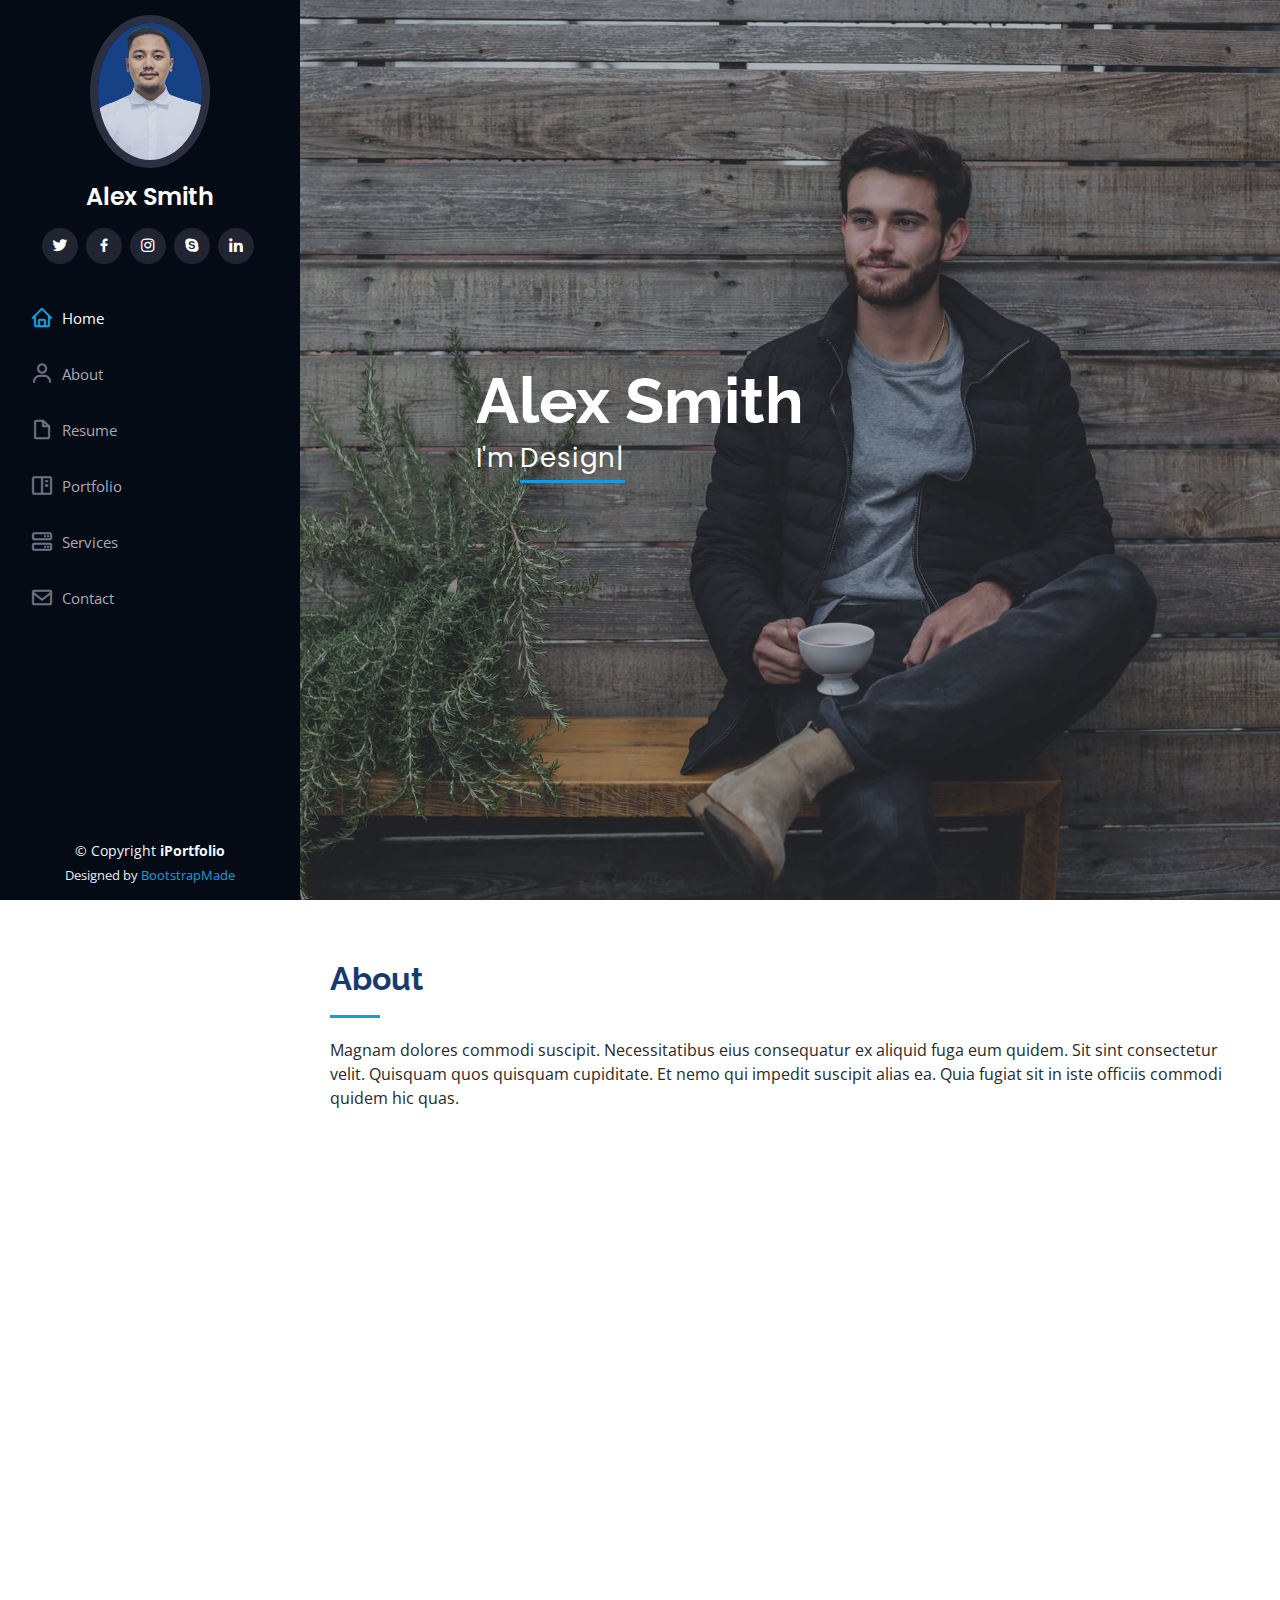
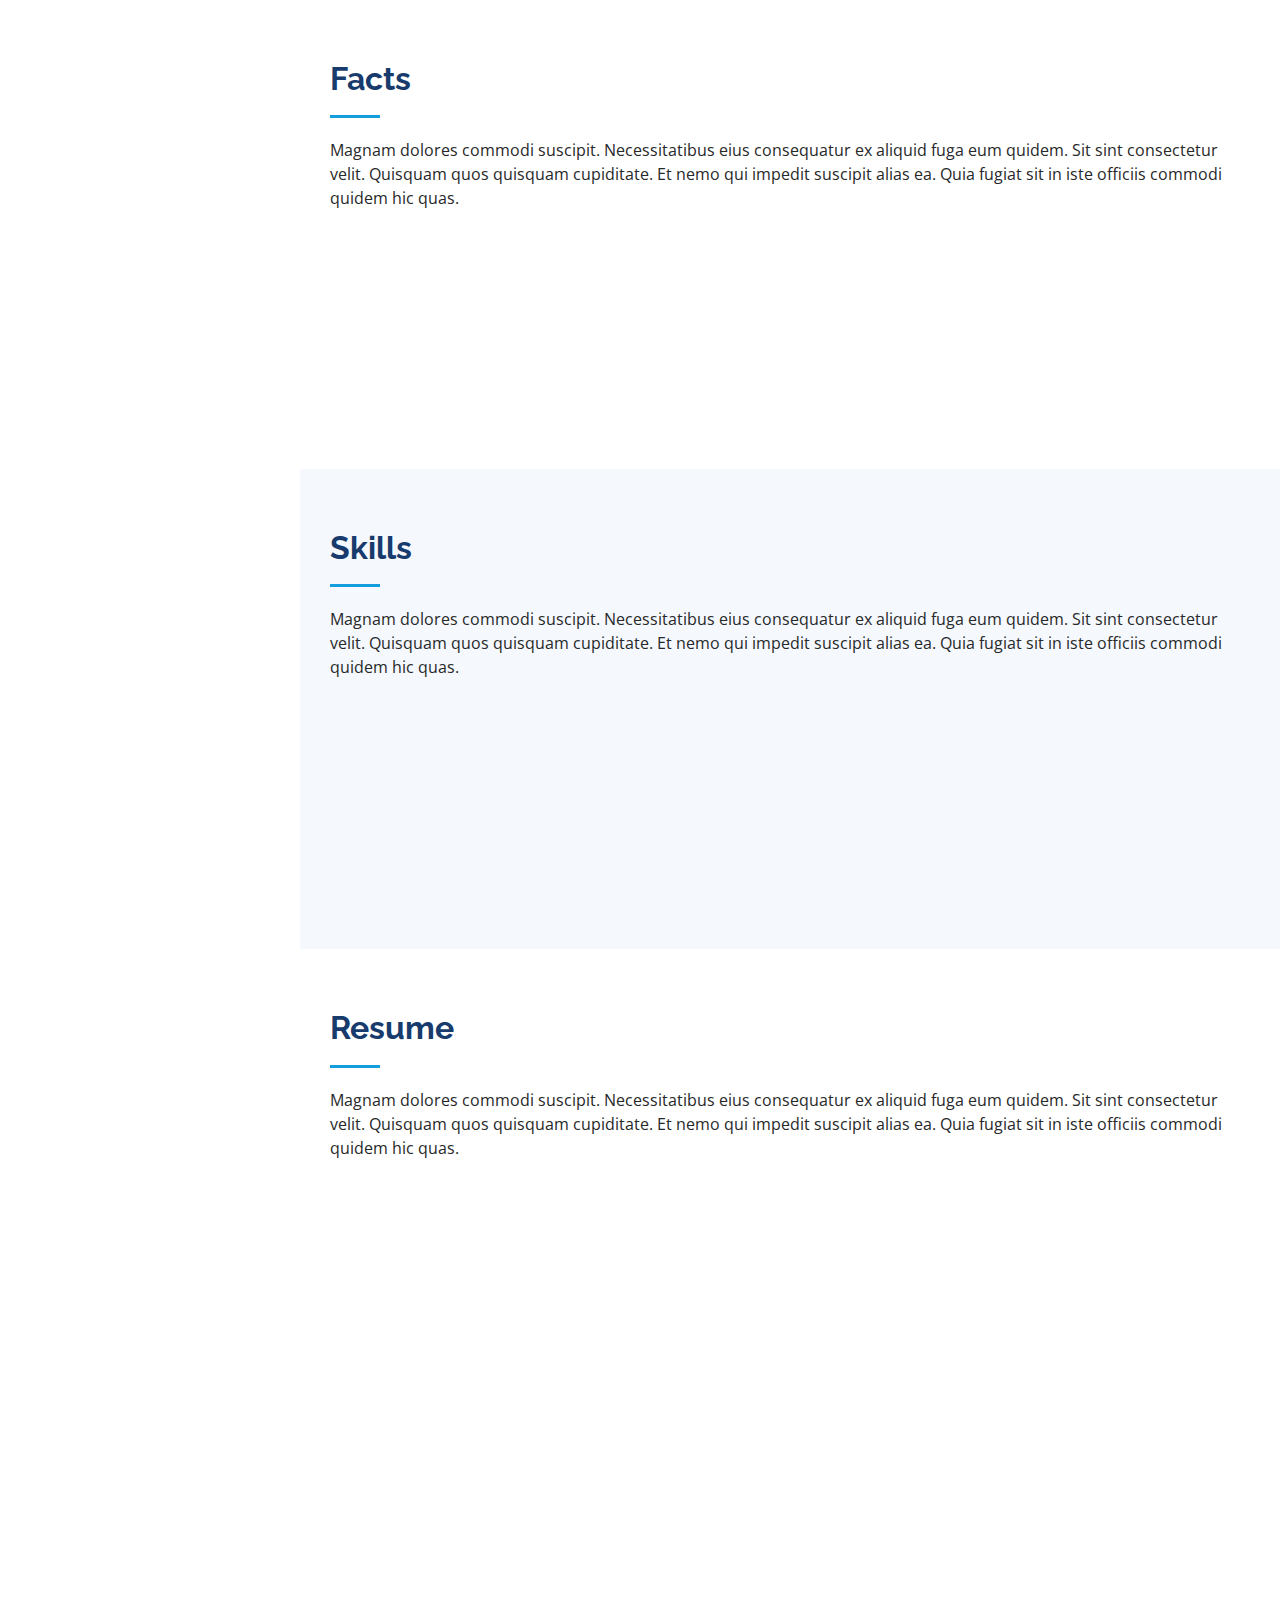
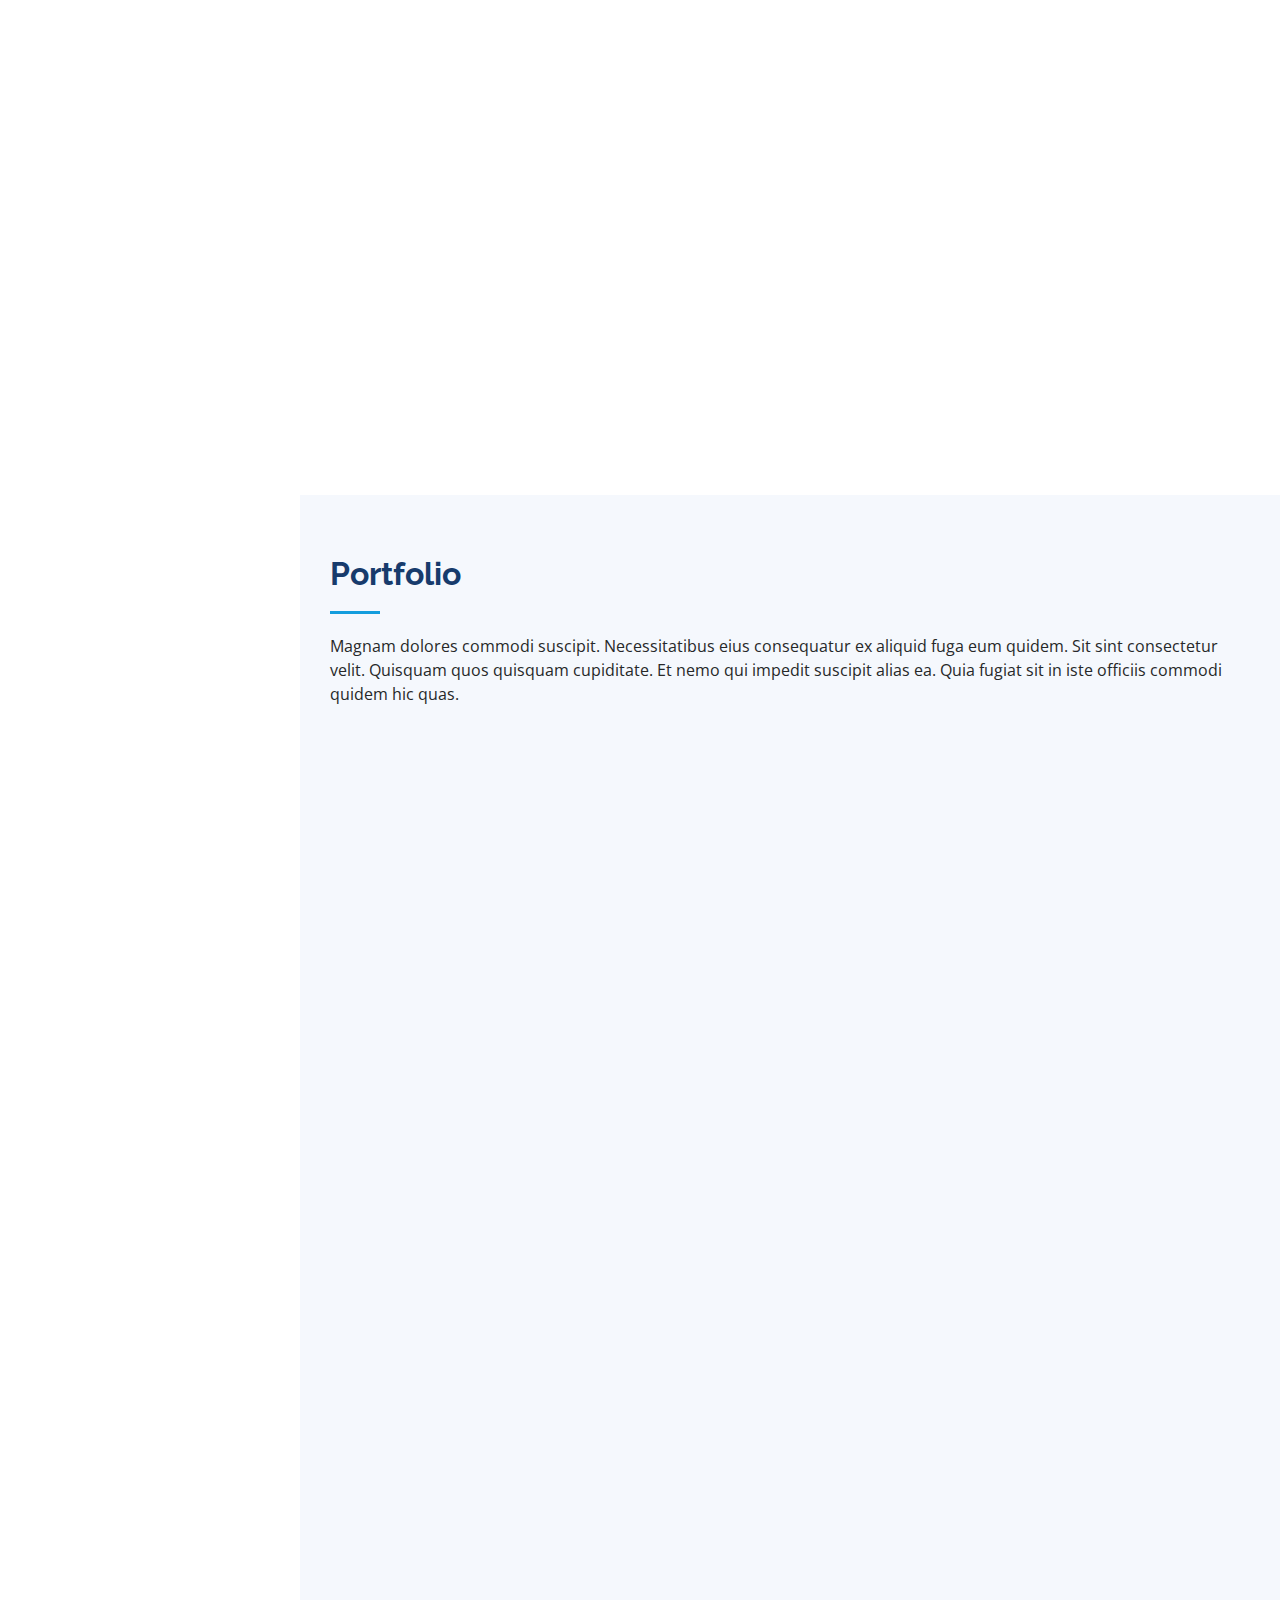
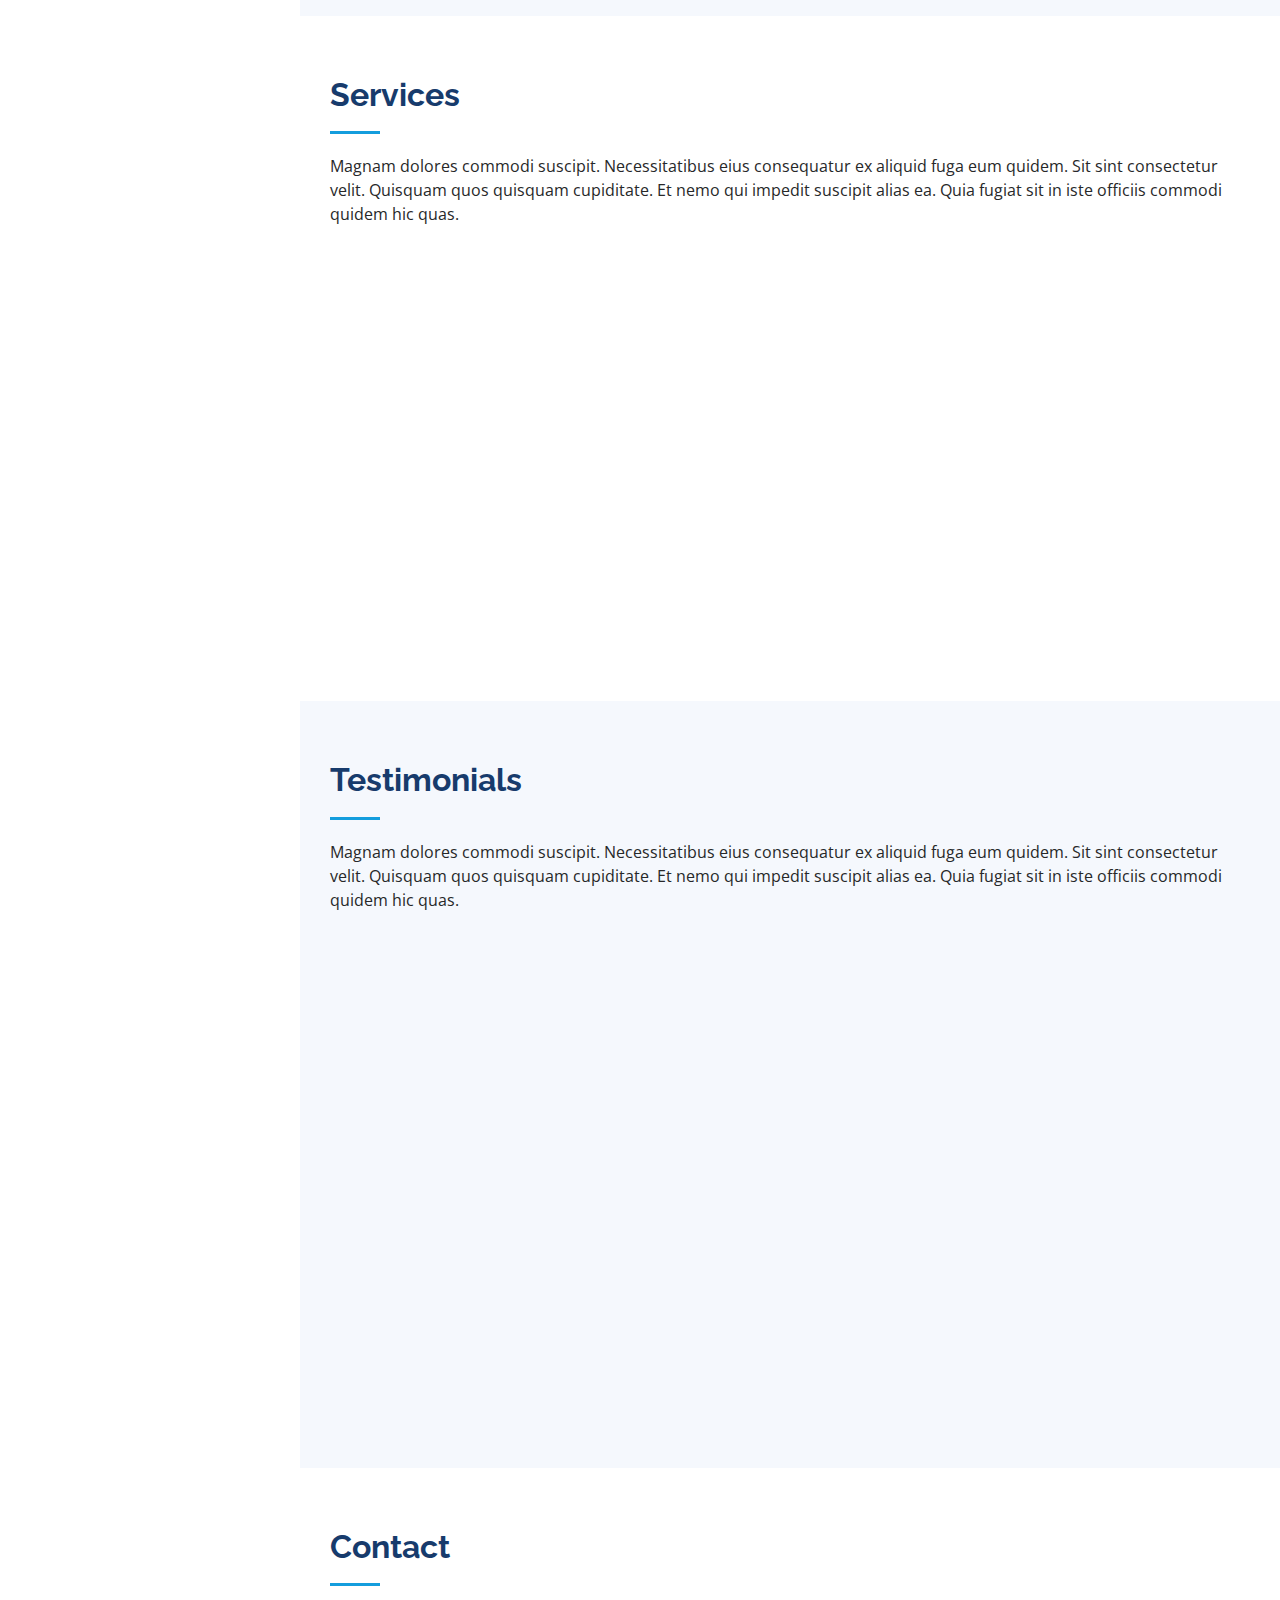
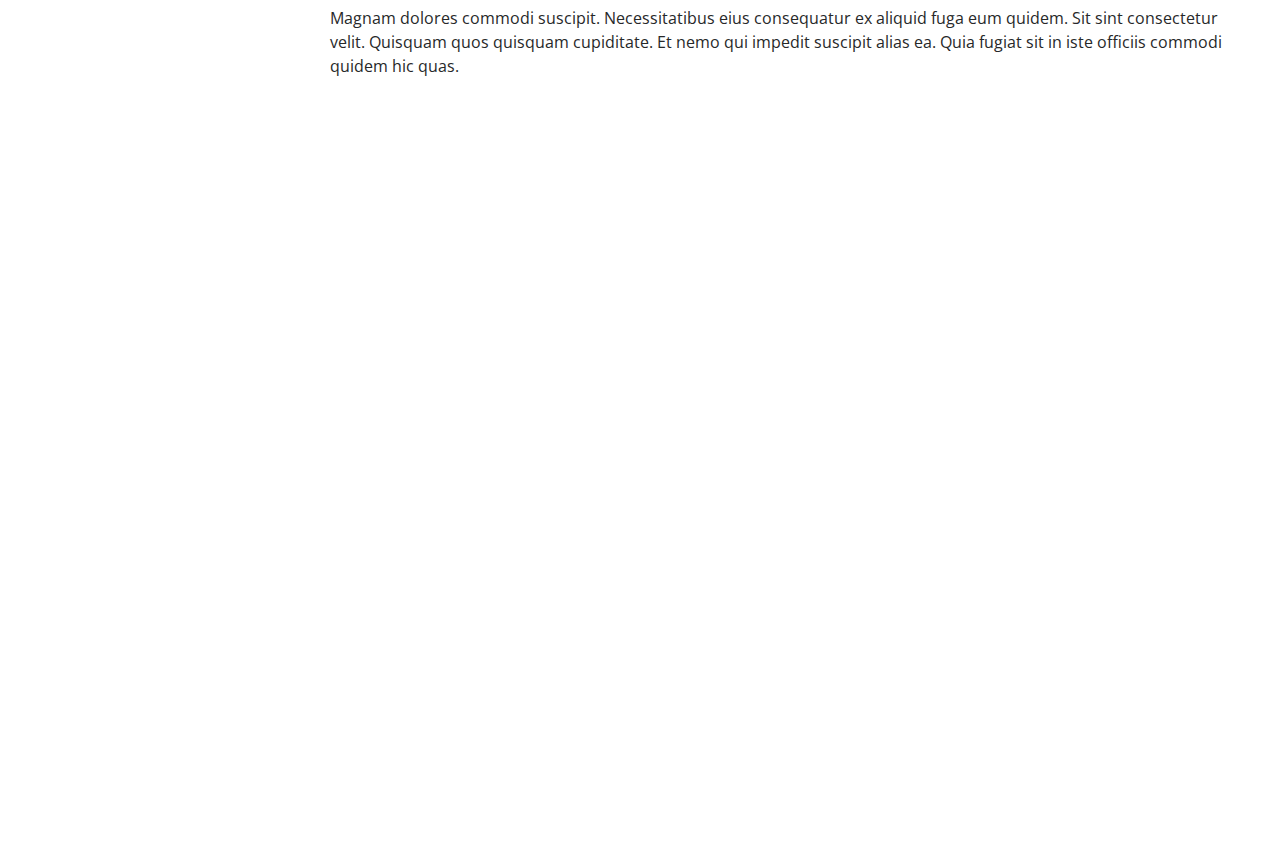
==== Portfolio_Bayu_Fangki/index.html @ 9c7c56b0 "protofolio" ====
<!DOCTYPE html>
<html lang="en">

<head>
  <meta charset="utf-8">
  <meta content="width=device-width, initial-scale=1.0" name="viewport">

  <title>Portfolio Bayu Fangki</title>
  <meta content="" name="description">
  <meta content="" name="keywords">

  <!-- Favicons -->
  <link href="assets/img/favicon.png" rel="icon">
  <link href="assets/img/apple-touch-icon.png" rel="apple-touch-icon">

  <!-- Google Fonts -->
  <link href="https://fonts.googleapis.com/css?family=Open+Sans:300,300i,400,400i,600,600i,700,700i|Raleway:300,300i,400,400i,500,500i,600,600i,700,700i|Poppins:300,300i,400,400i,500,500i,600,600i,700,700i" rel="stylesheet">

  <!-- Vendor CSS Files -->
  <link href="assets/vendor/aos/aos.css" rel="stylesheet">
  <link href="assets/vendor/bootstrap/css/bootstrap.min.css" rel="stylesheet">
  <link href="assets/vendor/bootstrap-icons/bootstrap-icons.css" rel="stylesheet">
  <link href="assets/vendor/boxicons/css/boxicons.min.css" rel="stylesheet">
  <link href="assets/vendor/glightbox/css/glightbox.min.css" rel="stylesheet">
  <link href="assets/vendor/swiper/swiper-bundle.min.css" rel="stylesheet">

  <!-- Template Main CSS File -->
  <link href="assets/css/style.css" rel="stylesheet">

  <!-- =======================================================
  * Template Name: iPortfolio
  * Updated: Sep 18 2023 with Bootstrap v5.3.2
  * Template URL: https://bootstrapmade.com/iportfolio-bootstrap-portfolio-websites-template/
  * Author: BootstrapMade.com
  * License: https://bootstrapmade.com/license/
  ======================================================== -->
</head>

<body>

  <!-- ======= Mobile nav toggle button ======= -->
  <i class="bi bi-list mobile-nav-toggle d-xl-none"></i>

  <!-- ======= Header ======= -->
  <header id="header">
    <div class="d-flex flex-column">

      <div class="profile">
        <img src="assets/img/profile-img.jpg" alt="" class="img-fluid rounded-circle">
        <h1 class="text-light"><a href="index.html">Alex Smith</a></h1>
        <div class="social-links mt-3 text-center">
          <a href="#" class="twitter"><i class="bx bxl-twitter"></i></a>
          <a href="#" class="facebook"><i class="bx bxl-facebook"></i></a>
          <a href="#" class="instagram"><i class="bx bxl-instagram"></i></a>
          <a href="#" class="google-plus"><i class="bx bxl-skype"></i></a>
          <a href="#" class="linkedin"><i class="bx bxl-linkedin"></i></a>
        </div>
      </div>

      <nav id="navbar" class="nav-menu navbar">
        <ul>
          <li><a href="#hero" class="nav-link scrollto active"><i class="bx bx-home"></i> <span>Home</span></a></li>
          <li><a href="#about" class="nav-link scrollto"><i class="bx bx-user"></i> <span>About</span></a></li>
          <li><a href="#resume" class="nav-link scrollto"><i class="bx bx-file-blank"></i> <span>Resume</span></a></li>
          <li><a href="#portfolio" class="nav-link scrollto"><i class="bx bx-book-content"></i> <span>Portfolio</span></a></li>
          <li><a href="#services" class="nav-link scrollto"><i class="bx bx-server"></i> <span>Services</span></a></li>
          <li><a href="#contact" class="nav-link scrollto"><i class="bx bx-envelope"></i> <span>Contact</span></a></li>
        </ul>
      </nav><!-- .nav-menu -->
    </div>
  </header><!-- End Header -->

  <!-- ======= Hero Section ======= -->
  <section id="hero" class="d-flex flex-column justify-content-center align-items-center">
    <div class="hero-container" data-aos="fade-in">
      <h1>Alex Smith</h1>
      <p>I'm <span class="typed" data-typed-items="Designer, Developer, Freelancer, Photographer"></span></p>
    </div>
  </section><!-- End Hero -->

  <main id="main">

    <!-- ======= About Section ======= -->
    <section id="about" class="about">
      <div class="container">

        <div class="section-title">
          <h2>About</h2>
          <p>Magnam dolores commodi suscipit. Necessitatibus eius consequatur ex aliquid fuga eum quidem. Sit sint consectetur velit. Quisquam quos quisquam cupiditate. Et nemo qui impedit suscipit alias ea. Quia fugiat sit in iste officiis commodi quidem hic quas.</p>
        </div>

        <div class="row">
          <div class="col-lg-4" data-aos="fade-right">
            <img src="assets/img/profile-img.jpg" class="img-fluid" alt="">
          </div>
          <div class="col-lg-8 pt-4 pt-lg-0 content" data-aos="fade-left">
            <h3>UI/UX Designer &amp; Web Developer.</h3>
            <p class="fst-italic">
              Lorem ipsum dolor sit amet, consectetur adipiscing elit, sed do eiusmod tempor incididunt ut labore et dolore
              magna aliqua.
            </p>
            <div class="row">
              <div class="col-lg-6">
                <ul>
                  <li><i class="bi bi-chevron-right"></i> <strong>Birthday:</strong> <span>1 May 1995</span></li>
                  <li><i class="bi bi-chevron-right"></i> <strong>Website:</strong> <span>www.example.com</span></li>
                  <li><i class="bi bi-chevron-right"></i> <strong>Phone:</strong> <span>+123 456 7890</span></li>
                  <li><i class="bi bi-chevron-right"></i> <strong>City:</strong> <span>New York, USA</span></li>
                </ul>
              </div>
              <div class="col-lg-6">
                <ul>
                  <li><i class="bi bi-chevron-right"></i> <strong>Age:</strong> <span>30</span></li>
                  <li><i class="bi bi-chevron-right"></i> <strong>Degree:</strong> <span>Master</span></li>
                  <li><i class="bi bi-chevron-right"></i> <strong>PhEmailone:</strong> <span>email@example.com</span></li>
                  <li><i class="bi bi-chevron-right"></i> <strong>Freelance:</strong> <span>Available</span></li>
                </ul>
              </div>
            </div>
            <p>
              Officiis eligendi itaque labore et dolorum mollitia officiis optio vero. Quisquam sunt adipisci omnis et ut. Nulla accusantium dolor incidunt officia tempore. Et eius omnis.
              Cupiditate ut dicta maxime officiis quidem quia. Sed et consectetur qui quia repellendus itaque neque. Aliquid amet quidem ut quaerat cupiditate. Ab et eum qui repellendus omnis culpa magni laudantium dolores.
            </p>
          </div>
        </div>

      </div>
    </section><!-- End About Section -->

    <!-- ======= Facts Section ======= -->
    <section id="facts" class="facts">
      <div class="container">

        <div class="section-title">
          <h2>Facts</h2>
          <p>Magnam dolores commodi suscipit. Necessitatibus eius consequatur ex aliquid fuga eum quidem. Sit sint consectetur velit. Quisquam quos quisquam cupiditate. Et nemo qui impedit suscipit alias ea. Quia fugiat sit in iste officiis commodi quidem hic quas.</p>
        </div>

        <div class="row no-gutters">

          <div class="col-lg-3 col-md-6 d-md-flex align-items-md-stretch" data-aos="fade-up">
            <div class="count-box">
              <i class="bi bi-emoji-smile"></i>
              <span data-purecounter-start="0" data-purecounter-end="232" data-purecounter-duration="1" class="purecounter"></span>
              <p><strong>Happy Clients</strong> consequuntur quae</p>
            </div>
          </div>

          <div class="col-lg-3 col-md-6 d-md-flex align-items-md-stretch" data-aos="fade-up" data-aos-delay="100">
            <div class="count-box">
              <i class="bi bi-journal-richtext"></i>
              <span data-purecounter-start="0" data-purecounter-end="521" data-purecounter-duration="1" class="purecounter"></span>
              <p><strong>Projects</strong> adipisci atque cum quia aut</p>
            </div>
          </div>

          <div class="col-lg-3 col-md-6 d-md-flex align-items-md-stretch" data-aos="fade-up" data-aos-delay="200">
            <div class="count-box">
              <i class="bi bi-headset"></i>
              <span data-purecounter-start="0" data-purecounter-end="1453" data-purecounter-duration="1" class="purecounter"></span>
              <p><strong>Hours Of Support</strong> aut commodi quaerat</p>
            </div>
          </div>

          <div class="col-lg-3 col-md-6 d-md-flex align-items-md-stretch" data-aos="fade-up" data-aos-delay="300">
            <div class="count-box">
              <i class="bi bi-people"></i>
              <span data-purecounter-start="0" data-purecounter-end="32" data-purecounter-duration="1" class="purecounter"></span>
              <p><strong>Hard Workers</strong> rerum asperiores dolor</p>
            </div>
          </div>

        </div>

      </div>
    </section><!-- End Facts Section -->

    <!-- ======= Skills Section ======= -->
    <section id="skills" class="skills section-bg">
      <div class="container">

        <div class="section-title">
          <h2>Skills</h2>
          <p>Magnam dolores commodi suscipit. Necessitatibus eius consequatur ex aliquid fuga eum quidem. Sit sint consectetur velit. Quisquam quos quisquam cupiditate. Et nemo qui impedit suscipit alias ea. Quia fugiat sit in iste officiis commodi quidem hic quas.</p>
        </div>

        <div class="row skills-content">

          <div class="col-lg-6" data-aos="fade-up">

            <div class="progress">
              <span class="skill">HTML <i class="val">100%</i></span>
              <div class="progress-bar-wrap">
                <div class="progress-bar" role="progressbar" aria-valuenow="100" aria-valuemin="0" aria-valuemax="100"></div>
              </div>
            </div>

            <div class="progress">
              <span class="skill">CSS <i class="val">90%</i></span>
              <div class="progress-bar-wrap">
                <div class="progress-bar" role="progressbar" aria-valuenow="90" aria-valuemin="0" aria-valuemax="100"></div>
              </div>
            </div>

            <div class="progress">
              <span class="skill">JavaScript <i class="val">75%</i></span>
              <div class="progress-bar-wrap">
                <div class="progress-bar" role="progressbar" aria-valuenow="75" aria-valuemin="0" aria-valuemax="100"></div>
              </div>
            </div>

          </div>

          <div class="col-lg-6" data-aos="fade-up" data-aos-delay="100">

            <div class="progress">
              <span class="skill">PHP <i class="val">80%</i></span>
              <div class="progress-bar-wrap">
                <div class="progress-bar" role="progressbar" aria-valuenow="80" aria-valuemin="0" aria-valuemax="100"></div>
              </div>
            </div>

            <div class="progress">
              <span class="skill">WordPress/CMS <i class="val">90%</i></span>
              <div class="progress-bar-wrap">
                <div class="progress-bar" role="progressbar" aria-valuenow="90" aria-valuemin="0" aria-valuemax="100"></div>
              </div>
            </div>

            <div class="progress">
              <span class="skill">Photoshop <i class="val">55%</i></span>
              <div class="progress-bar-wrap">
                <div class="progress-bar" role="progressbar" aria-valuenow="55" aria-valuemin="0" aria-valuemax="100"></div>
              </div>
            </div>

          </div>

        </div>

      </div>
    </section><!-- End Skills Section -->

    <!-- ======= Resume Section ======= -->
    <section id="resume" class="resume">
      <div class="container">

        <div class="section-title">
          <h2>Resume</h2>
          <p>Magnam dolores commodi suscipit. Necessitatibus eius consequatur ex aliquid fuga eum quidem. Sit sint consectetur velit. Quisquam quos quisquam cupiditate. Et nemo qui impedit suscipit alias ea. Quia fugiat sit in iste officiis commodi quidem hic quas.</p>
        </div>

        <div class="row">
          <div class="col-lg-6" data-aos="fade-up">
            <h3 class="resume-title">Sumary</h3>
            <div class="resume-item pb-0">
              <h4>Alex Smith</h4>
              <p><em>Innovative and deadline-driven Graphic Designer with 3+ years of experience designing and developing user-centered digital/print marketing material from initial concept to final, polished deliverable.</em></p>
              <ul>
                <li>Portland par 127,Orlando, FL</li>
                <li>(123) 456-7891</li>
                <li>alice.barkley@example.com</li>
              </ul>
            </div>

            <h3 class="resume-title">Education</h3>
            <div class="resume-item">
              <h4>Master of Fine Arts &amp; Graphic Design</h4>
              <h5>2015 - 2016</h5>
              <p><em>Rochester Institute of Technology, Rochester, NY</em></p>
              <p>Qui deserunt veniam. Et sed aliquam labore tempore sed quisquam iusto autem sit. Ea vero voluptatum qui ut dignissimos deleniti nerada porti sand markend</p>
            </div>
            <div class="resume-item">
              <h4>Bachelor of Fine Arts &amp; Graphic Design</h4>
              <h5>2010 - 2014</h5>
              <p><em>Rochester Institute of Technology, Rochester, NY</em></p>
              <p>Quia nobis sequi est occaecati aut. Repudiandae et iusto quae reiciendis et quis Eius vel ratione eius unde vitae rerum voluptates asperiores voluptatem Earum molestiae consequatur neque etlon sader mart dila</p>
            </div>
          </div>
          <div class="col-lg-6" data-aos="fade-up" data-aos-delay="100">
            <h3 class="resume-title">Professional Experience</h3>
            <div class="resume-item">
              <h4>Senior graphic design specialist</h4>
              <h5>2019 - Present</h5>
              <p><em>Experion, New York, NY </em></p>
              <ul>
                <li>Lead in the design, development, and implementation of the graphic, layout, and production communication materials</li>
                <li>Delegate tasks to the 7 members of the design team and provide counsel on all aspects of the project. </li>
                <li>Supervise the assessment of all graphic materials in order to ensure quality and accuracy of the design</li>
                <li>Oversee the efficient use of production project budgets ranging from $2,000 - $25,000</li>
              </ul>
            </div>
            <div class="resume-item">
              <h4>Graphic design specialist</h4>
              <h5>2017 - 2018</h5>
              <p><em>Stepping Stone Advertising, New York, NY</em></p>
              <ul>
                <li>Developed numerous marketing programs (logos, brochures,infographics, presentations, and advertisements).</li>
                <li>Managed up to 5 projects or tasks at a given time while under pressure</li>
                <li>Recommended and consulted with clients on the most appropriate graphic design</li>
                <li>Created 4+ design presentations and proposals a month for clients and account managers</li>
              </ul>
            </div>
          </div>
        </div>

      </div>
    </section><!-- End Resume Section -->

    <!-- ======= Portfolio Section ======= -->
    <section id="portfolio" class="portfolio section-bg">
      <div class="container">

        <div class="section-title">
          <h2>Portfolio</h2>
          <p>Magnam dolores commodi suscipit. Necessitatibus eius consequatur ex aliquid fuga eum quidem. Sit sint consectetur velit. Quisquam quos quisquam cupiditate. Et nemo qui impedit suscipit alias ea. Quia fugiat sit in iste officiis commodi quidem hic quas.</p>
        </div>

        <div class="row" data-aos="fade-up">
          <div class="col-lg-12 d-flex justify-content-center">
            <ul id="portfolio-flters">
              <li data-filter="*" class="filter-active">All</li>
              <li data-filter=".filter-app">App</li>
              <li data-filter=".filter-card">Card</li>
              <li data-filter=".filter-web">Web</li>
            </ul>
          </div>
        </div>

        <div class="row portfolio-container" data-aos="fade-up" data-aos-delay="100">

          <div class="col-lg-4 col-md-6 portfolio-item filter-app">
            <div class="portfolio-wrap">
              <img src="assets/img/portfolio/portfolio-1.jpg" class="img-fluid" alt="">
              <div class="portfolio-links">
                <a href="assets/img/portfolio/portfolio-1.jpg" data-gallery="portfolioGallery" class="portfolio-lightbox" title="App 1"><i class="bx bx-plus"></i></a>
                <a href="portfolio-details.html" title="More Details"><i class="bx bx-link"></i></a>
              </div>
            </div>
          </div>

          <div class="col-lg-4 col-md-6 portfolio-item filter-web">
            <div class="portfolio-wrap">
              <img src="assets/img/portfolio/portfolio-2.jpg" class="img-fluid" alt="">
              <div class="portfolio-links">
                <a href="assets/img/portfolio/portfolio-2.jpg" data-gallery="portfolioGallery" class="portfolio-lightbox" title="Web 3"><i class="bx bx-plus"></i></a>
                <a href="portfolio-details.html" title="More Details"><i class="bx bx-link"></i></a>
              </div>
            </div>
          </div>

          <div class="col-lg-4 col-md-6 portfolio-item filter-app">
            <div class="portfolio-wrap">
              <img src="assets/img/portfolio/portfolio-3.jpg" class="img-fluid" alt="">
              <div class="portfolio-links">
                <a href="assets/img/portfolio/portfolio-3.jpg" data-gallery="portfolioGallery" class="portfolio-lightbox" title="App 2"><i class="bx bx-plus"></i></a>
                <a href="portfolio-details.html" title="More Details"><i class="bx bx-link"></i></a>
              </div>
            </div>
          </div>

          <div class="col-lg-4 col-md-6 portfolio-item filter-card">
            <div class="portfolio-wrap">
              <img src="assets/img/portfolio/portfolio-4.jpg" class="img-fluid" alt="">
              <div class="portfolio-links">
                <a href="assets/img/portfolio/portfolio-4.jpg" data-gallery="portfolioGallery" class="portfolio-lightbox" title="Card 2"><i class="bx bx-plus"></i></a>
                <a href="portfolio-details.html" title="More Details"><i class="bx bx-link"></i></a>
              </div>
            </div>
          </div>

          <div class="col-lg-4 col-md-6 portfolio-item filter-web">
            <div class="portfolio-wrap">
              <img src="assets/img/portfolio/portfolio-5.jpg" class="img-fluid" alt="">
              <div class="portfolio-links">
                <a href="assets/img/portfolio/portfolio-5.jpg" data-gallery="portfolioGallery" class="portfolio-lightbox" title="Web 2"><i class="bx bx-plus"></i></a>
                <a href="portfolio-details.html" title="More Details"><i class="bx bx-link"></i></a>
              </div>
            </div>
          </div>

          <div class="col-lg-4 col-md-6 portfolio-item filter-app">
            <div class="portfolio-wrap">
              <img src="assets/img/portfolio/portfolio-6.jpg" class="img-fluid" alt="">
              <div class="portfolio-links">
                <a href="assets/img/portfolio/portfolio-6.jpg" data-gallery="portfolioGallery" class="portfolio-lightbox" title="App 3"><i class="bx bx-plus"></i></a>
                <a href="portfolio-details.html" title="More Details"><i class="bx bx-link"></i></a>
              </div>
            </div>
          </div>

          <div class="col-lg-4 col-md-6 portfolio-item filter-card">
            <div class="portfolio-wrap">
              <img src="assets/img/portfolio/portfolio-7.jpg" class="img-fluid" alt="">
              <div class="portfolio-links">
                <a href="assets/img/portfolio/portfolio-7.jpg" data-gallery="portfolioGallery" class="portfolio-lightbox" title="Card 1"><i class="bx bx-plus"></i></a>
                <a href="portfolio-details.html" title="More Details"><i class="bx bx-link"></i></a>
              </div>
            </div>
          </div>

          <div class="col-lg-4 col-md-6 portfolio-item filter-card">
            <div class="portfolio-wrap">
              <img src="assets/img/portfolio/portfolio-8.jpg" class="img-fluid" alt="">
              <div class="portfolio-links">
                <a href="assets/img/portfolio/portfolio-8.jpg" data-gallery="portfolioGallery" class="portfolio-lightbox" title="Card 3"><i class="bx bx-plus"></i></a>
                <a href="portfolio-details.html" title="More Details"><i class="bx bx-link"></i></a>
              </div>
            </div>
          </div>

          <div class="col-lg-4 col-md-6 portfolio-item filter-web">
            <div class="portfolio-wrap">
              <img src="assets/img/portfolio/portfolio-9.jpg" class="img-fluid" alt="">
              <div class="portfolio-links">
                <a href="assets/img/portfolio/portfolio-9.jpg" data-gallery="portfolioGallery" class="portfolio-lightbox" title="Web 3"><i class="bx bx-plus"></i></a>
                <a href="portfolio-details.html" title="More Details"><i class="bx bx-link"></i></a>
              </div>
            </div>
          </div>

        </div>

      </div>
    </section><!-- End Portfolio Section -->

    <!-- ======= Services Section ======= -->
    <section id="services" class="services">
      <div class="container">

        <div class="section-title">
          <h2>Services</h2>
          <p>Magnam dolores commodi suscipit. Necessitatibus eius consequatur ex aliquid fuga eum quidem. Sit sint consectetur velit. Quisquam quos quisquam cupiditate. Et nemo qui impedit suscipit alias ea. Quia fugiat sit in iste officiis commodi quidem hic quas.</p>
        </div>

        <div class="row">
          <div class="col-lg-4 col-md-6 icon-box" data-aos="fade-up">
            <div class="icon"><i class="bi bi-briefcase"></i></div>
            <h4 class="title"><a href="">Lorem Ipsum</a></h4>
            <p class="description">Voluptatum deleniti atque corrupti quos dolores et quas molestias excepturi sint occaecati cupiditate non provident</p>
          </div>
          <div class="col-lg-4 col-md-6 icon-box" data-aos="fade-up" data-aos-delay="100">
            <div class="icon"><i class="bi bi-card-checklist"></i></div>
            <h4 class="title"><a href="">Dolor Sitema</a></h4>
            <p class="description">Minim veniam, quis nostrud exercitation ullamco laboris nisi ut aliquip ex ea commodo consequat tarad limino ata</p>
          </div>
          <div class="col-lg-4 col-md-6 icon-box" data-aos="fade-up" data-aos-delay="200">
            <div class="icon"><i class="bi bi-bar-chart"></i></div>
            <h4 class="title"><a href="">Sed ut perspiciatis</a></h4>
            <p class="description">Duis aute irure dolor in reprehenderit in voluptate velit esse cillum dolore eu fugiat nulla pariatur</p>
          </div>
          <div class="col-lg-4 col-md-6 icon-box" data-aos="fade-up" data-aos-delay="300">
            <div class="icon"><i class="bi bi-binoculars"></i></div>
            <h4 class="title"><a href="">Magni Dolores</a></h4>
            <p class="description">Excepteur sint occaecat cupidatat non proident, sunt in culpa qui officia deserunt mollit anim id est laborum</p>
          </div>
          <div class="col-lg-4 col-md-6 icon-box" data-aos="fade-up" data-aos-delay="400">
            <div class="icon"><i class="bi bi-brightness-high"></i></div>
            <h4 class="title"><a href="">Nemo Enim</a></h4>
            <p class="description">At vero eos et accusamus et iusto odio dignissimos ducimus qui blanditiis praesentium voluptatum deleniti atque</p>
          </div>
          <div class="col-lg-4 col-md-6 icon-box" data-aos="fade-up" data-aos-delay="500">
            <div class="icon"><i class="bi bi-calendar4-week"></i></div>
            <h4 class="title"><a href="">Eiusmod Tempor</a></h4>
            <p class="description">Et harum quidem rerum facilis est et expedita distinctio. Nam libero tempore, cum soluta nobis est eligendi</p>
          </div>
        </div>

      </div>
    </section><!-- End Services Section -->

    <!-- ======= Testimonials Section ======= -->
    <section id="testimonials" class="testimonials section-bg">
      <div class="container">

        <div class="section-title">
          <h2>Testimonials</h2>
          <p>Magnam dolores commodi suscipit. Necessitatibus eius consequatur ex aliquid fuga eum quidem. Sit sint consectetur velit. Quisquam quos quisquam cupiditate. Et nemo qui impedit suscipit alias ea. Quia fugiat sit in iste officiis commodi quidem hic quas.</p>
        </div>

        <div class="testimonials-slider swiper" data-aos="fade-up" data-aos-delay="100">
          <div class="swiper-wrapper">

            <div class="swiper-slide">
              <div class="testimonial-item" data-aos="fade-up">
                <p>
                  <i class="bx bxs-quote-alt-left quote-icon-left"></i>
                  Proin iaculis purus consequat sem cure digni ssim donec porttitora entum suscipit rhoncus. Accusantium quam, ultricies eget id, aliquam eget nibh et. Maecen aliquam, risus at semper.
                  <i class="bx bxs-quote-alt-right quote-icon-right"></i>
                </p>
                <img src="assets/img/testimonials/testimonials-1.jpg" class="testimonial-img" alt="">
                <h3>Saul Goodman</h3>
                <h4>Ceo &amp; Founder</h4>
              </div>
            </div><!-- End testimonial item -->

            <div class="swiper-slide">
              <div class="testimonial-item" data-aos="fade-up" data-aos-delay="100">
                <p>
                  <i class="bx bxs-quote-alt-left quote-icon-left"></i>
                  Export tempor illum tamen malis malis eram quae irure esse labore quem cillum quid cillum eram malis quorum velit fore eram velit sunt aliqua noster fugiat irure amet legam anim culpa.
                  <i class="bx bxs-quote-alt-right quote-icon-right"></i>
                </p>
                <img src="assets/img/testimonials/testimonials-2.jpg" class="testimonial-img" alt="">
                <h3>Sara Wilsson</h3>
                <h4>Designer</h4>
              </div>
            </div><!-- End testimonial item -->

            <div class="swiper-slide">
              <div class="testimonial-item" data-aos="fade-up" data-aos-delay="200">
                <p>
                  <i class="bx bxs-quote-alt-left quote-icon-left"></i>
                  Enim nisi quem export duis labore cillum quae magna enim sint quorum nulla quem veniam duis minim tempor labore quem eram duis noster aute amet eram fore quis sint minim.
                  <i class="bx bxs-quote-alt-right quote-icon-right"></i>
                </p>
                <img src="assets/img/testimonials/testimonials-3.jpg" class="testimonial-img" alt="">
                <h3>Jena Karlis</h3>
                <h4>Store Owner</h4>
              </div>
            </div><!-- End testimonial item -->

            <div class="swiper-slide">
              <div class="testimonial-item" data-aos="fade-up" data-aos-delay="300">
                <p>
                  <i class="bx bxs-quote-alt-left quote-icon-left"></i>
                  Fugiat enim eram quae cillum dolore dolor amet nulla culpa multos export minim fugiat minim velit minim dolor enim duis veniam ipsum anim magna sunt elit fore quem dolore labore illum veniam.
                  <i class="bx bxs-quote-alt-right quote-icon-right"></i>
                </p>
                <img src="assets/img/testimonials/testimonials-4.jpg" class="testimonial-img" alt="">
                <h3>Matt Brandon</h3>
                <h4>Freelancer</h4>
              </div>
            </div><!-- End testimonial item -->

            <div class="swiper-slide">
              <div class="testimonial-item" data-aos="fade-up" data-aos-delay="400">
                <p>
                  <i class="bx bxs-quote-alt-left quote-icon-left"></i>
                  Quis quorum aliqua sint quem legam fore sunt eram irure aliqua veniam tempor noster veniam enim culpa labore duis sunt culpa nulla illum cillum fugiat legam esse veniam culpa fore nisi cillum quid.
                  <i class="bx bxs-quote-alt-right quote-icon-right"></i>
                </p>
                <img src="assets/img/testimonials/testimonials-5.jpg" class="testimonial-img" alt="">
                <h3>John Larson</h3>
                <h4>Entrepreneur</h4>
              </div>
            </div><!-- End testimonial item -->

          </div>
          <div class="swiper-pagination"></div>
        </div>

      </div>
    </section><!-- End Testimonials Section -->

    <!-- ======= Contact Section ======= -->
    <section id="contact" class="contact">
      <div class="container">

        <div class="section-title">
          <h2>Contact</h2>
          <p>Magnam dolores commodi suscipit. Necessitatibus eius consequatur ex aliquid fuga eum quidem. Sit sint consectetur velit. Quisquam quos quisquam cupiditate. Et nemo qui impedit suscipit alias ea. Quia fugiat sit in iste officiis commodi quidem hic quas.</p>
        </div>

        <div class="row" data-aos="fade-in">

          <div class="col-lg-5 d-flex align-items-stretch">
            <div class="info">
              <div class="address">
                <i class="bi bi-geo-alt"></i>
                <h4>Location:</h4>
                <p>A108 Adam Street, New York, NY 535022</p>
              </div>

              <div class="email">
                <i class="bi bi-envelope"></i>
                <h4>Email:</h4>
                <p>info@example.com</p>
              </div>

              <div class="phone">
                <i class="bi bi-phone"></i>
                <h4>Call:</h4>
                <p>+1 5589 55488 55s</p>
              </div>

              <iframe src="https://www.google.com/maps/embed?pb=!1m14!1m8!1m3!1d12097.433213460943!2d-74.0062269!3d40.7101282!3m2!1i1024!2i768!4f13.1!3m3!1m2!1s0x0%3A0xb89d1fe6bc499443!2sDowntown+Conference+Center!5e0!3m2!1smk!2sbg!4v1539943755621" frameborder="0" style="border:0; width: 100%; height: 290px;" allowfullscreen></iframe>
            </div>

          </div>

          <div class="col-lg-7 mt-5 mt-lg-0 d-flex align-items-stretch">
            <form action="forms/contact.php" method="post" role="form" class="php-email-form">
              <div class="row">
                <div class="form-group col-md-6">
                  <label for="name">Your Name</label>
                  <input type="text" name="name" class="form-control" id="name" required>
                </div>
                <div class="form-group col-md-6">
                  <label for="name">Your Email</label>
                  <input type="email" class="form-control" name="email" id="email" required>
                </div>
              </div>
              <div class="form-group">
                <label for="name">Subject</label>
                <input type="text" class="form-control" name="subject" id="subject" required>
              </div>
              <div class="form-group">
                <label for="name">Message</label>
                <textarea class="form-control" name="message" rows="10" required></textarea>
              </div>
              <div class="my-3">
                <div class="loading">Loading</div>
                <div class="error-message"></div>
                <div class="sent-message">Your message has been sent. Thank you!</div>
              </div>
              <div class="text-center"><button type="submit">Send Message</button></div>
            </form>
          </div>

        </div>

      </div>
    </section><!-- End Contact Section -->

  </main><!-- End #main -->

  <!-- ======= Footer ======= -->
  <footer id="footer">
    <div class="container">
      <div class="copyright">
        &copy; Copyright <strong><span>iPortfolio</span></strong>
      </div>
      <div class="credits">
        <!-- All the links in the footer should remain intact. -->
        <!-- You can delete the links only if you purchased the pro version. -->
        <!-- Licensing information: https://bootstrapmade.com/license/ -->
        <!-- Purchase the pro version with working PHP/AJAX contact form: https://bootstrapmade.com/iportfolio-bootstrap-portfolio-websites-template/ -->
        Designed by <a href="https://bootstrapmade.com/">BootstrapMade</a>
      </div>
    </div>
  </footer><!-- End  Footer -->

  <a href="#" class="back-to-top d-flex align-items-center justify-content-center"><i class="bi bi-arrow-up-short"></i></a>

  <!-- Vendor JS Files -->
  <script src="assets/vendor/purecounter/purecounter_vanilla.js"></script>
  <script src="assets/vendor/aos/aos.js"></script>
  <script src="assets/vendor/bootstrap/js/bootstrap.bundle.min.js"></script>
  <script src="assets/vendor/glightbox/js/glightbox.min.js"></script>
  <script src="assets/vendor/isotope-layout/isotope.pkgd.min.js"></script>
  <script src="assets/vendor/swiper/swiper-bundle.min.js"></script>
  <script src="assets/vendor/typed.js/typed.umd.js"></script>
  <script src="assets/vendor/waypoints/noframework.waypoints.js"></script>
  <script src="assets/vendor/php-email-form/validate.js"></script>

  <!-- Template Main JS File -->
  <script src="assets/js/main.js"></script>

</body>

</html>
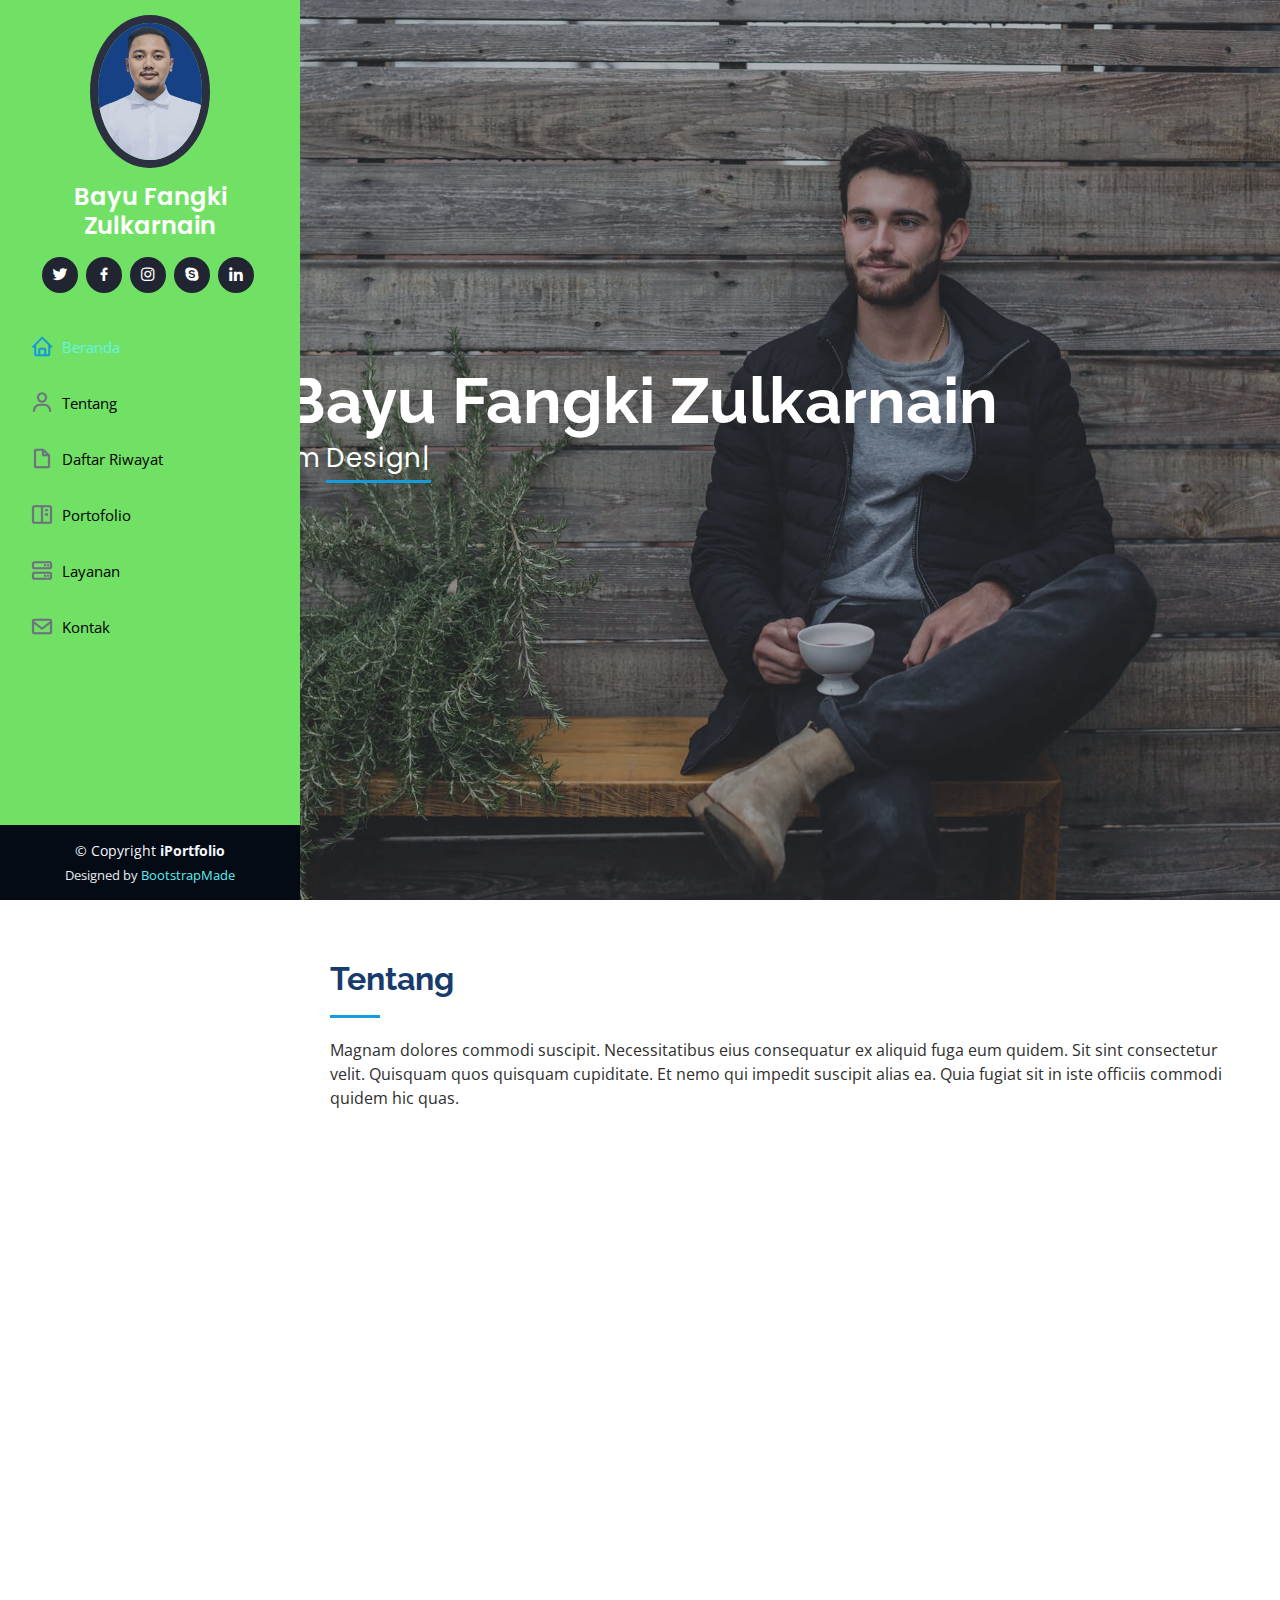
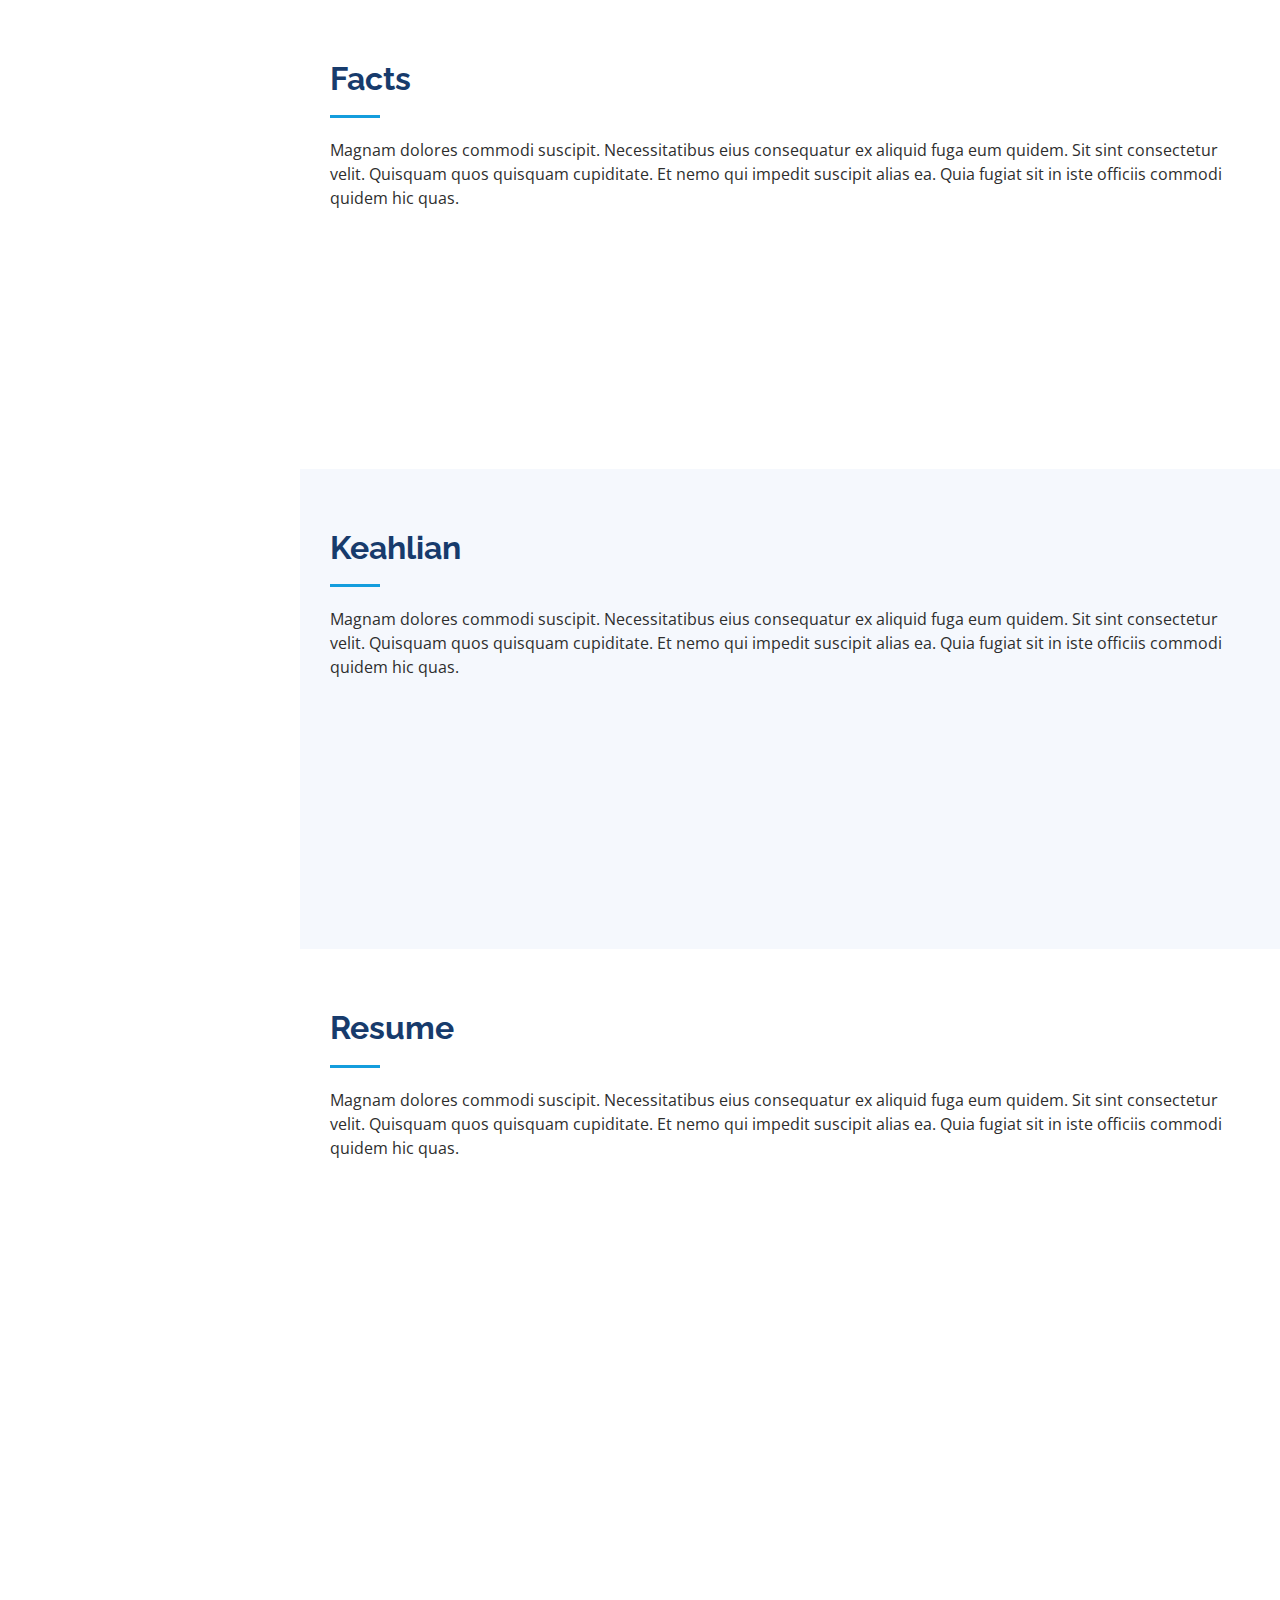
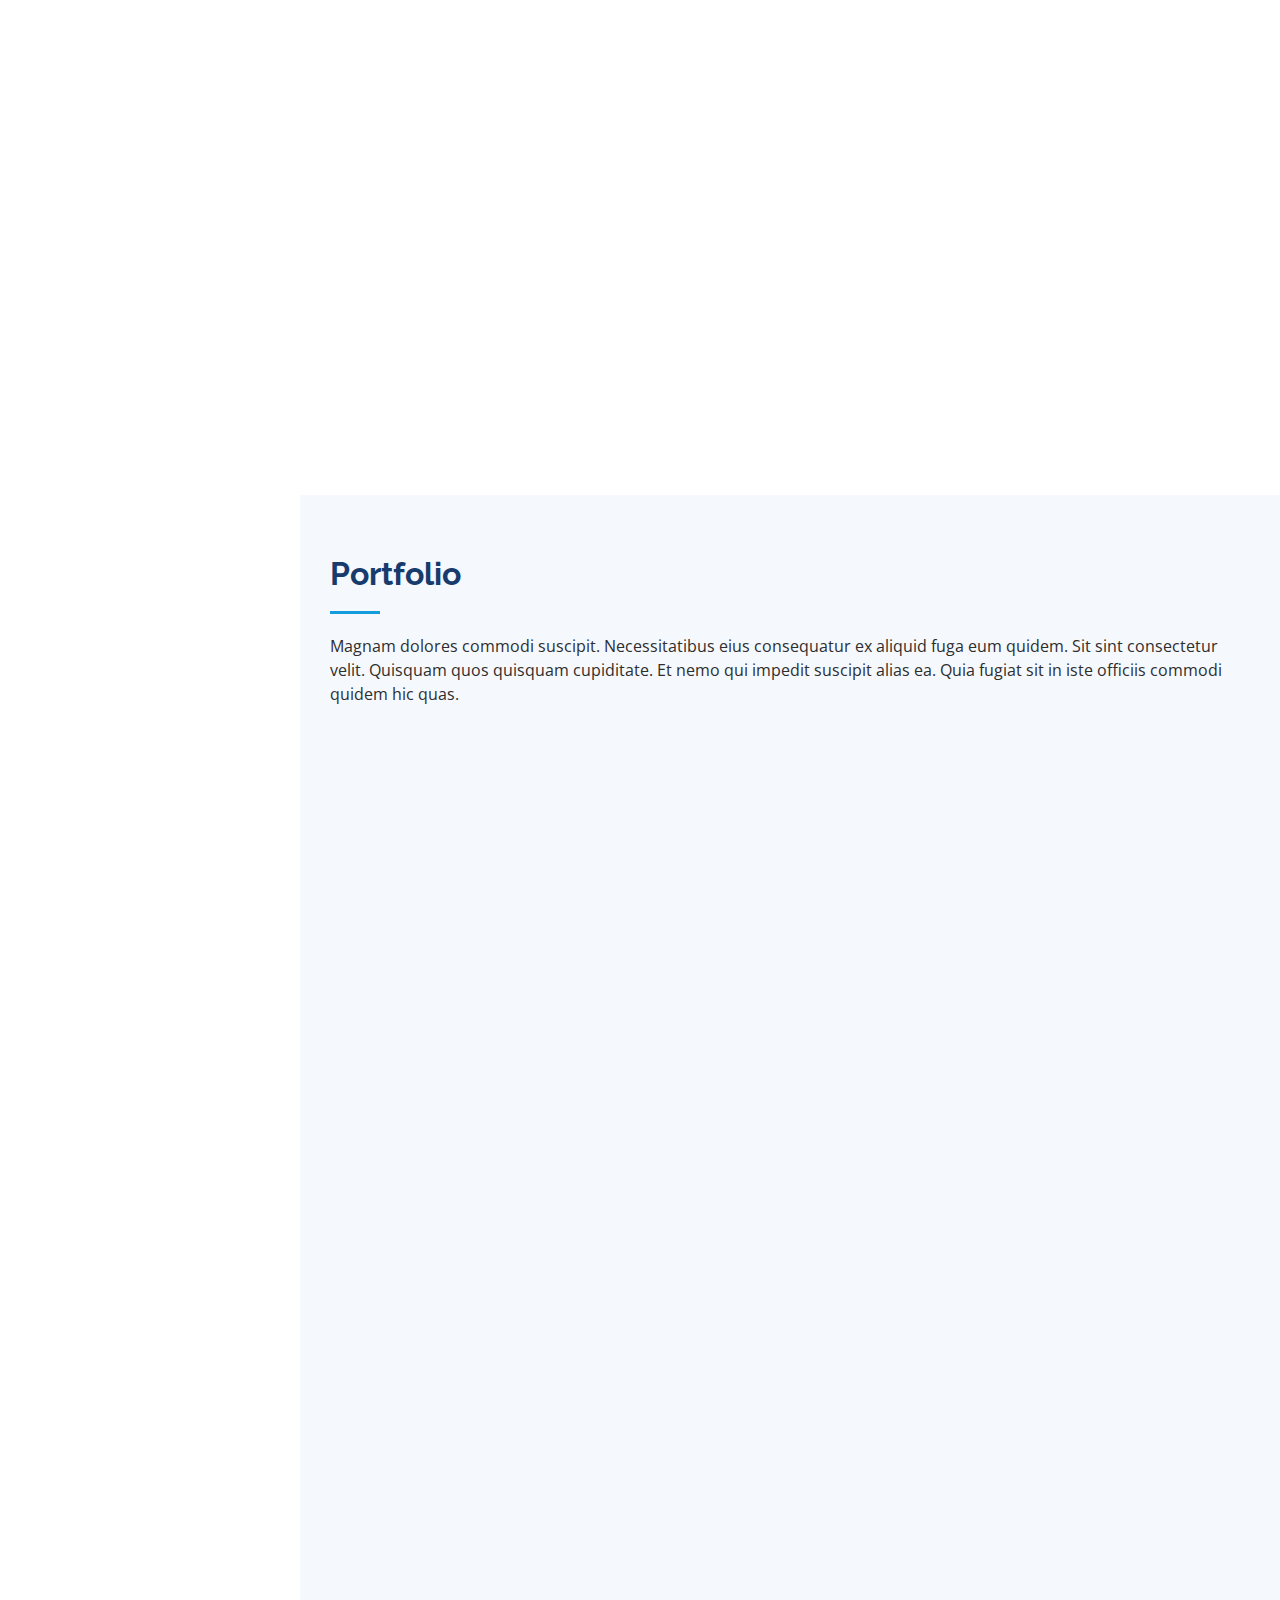
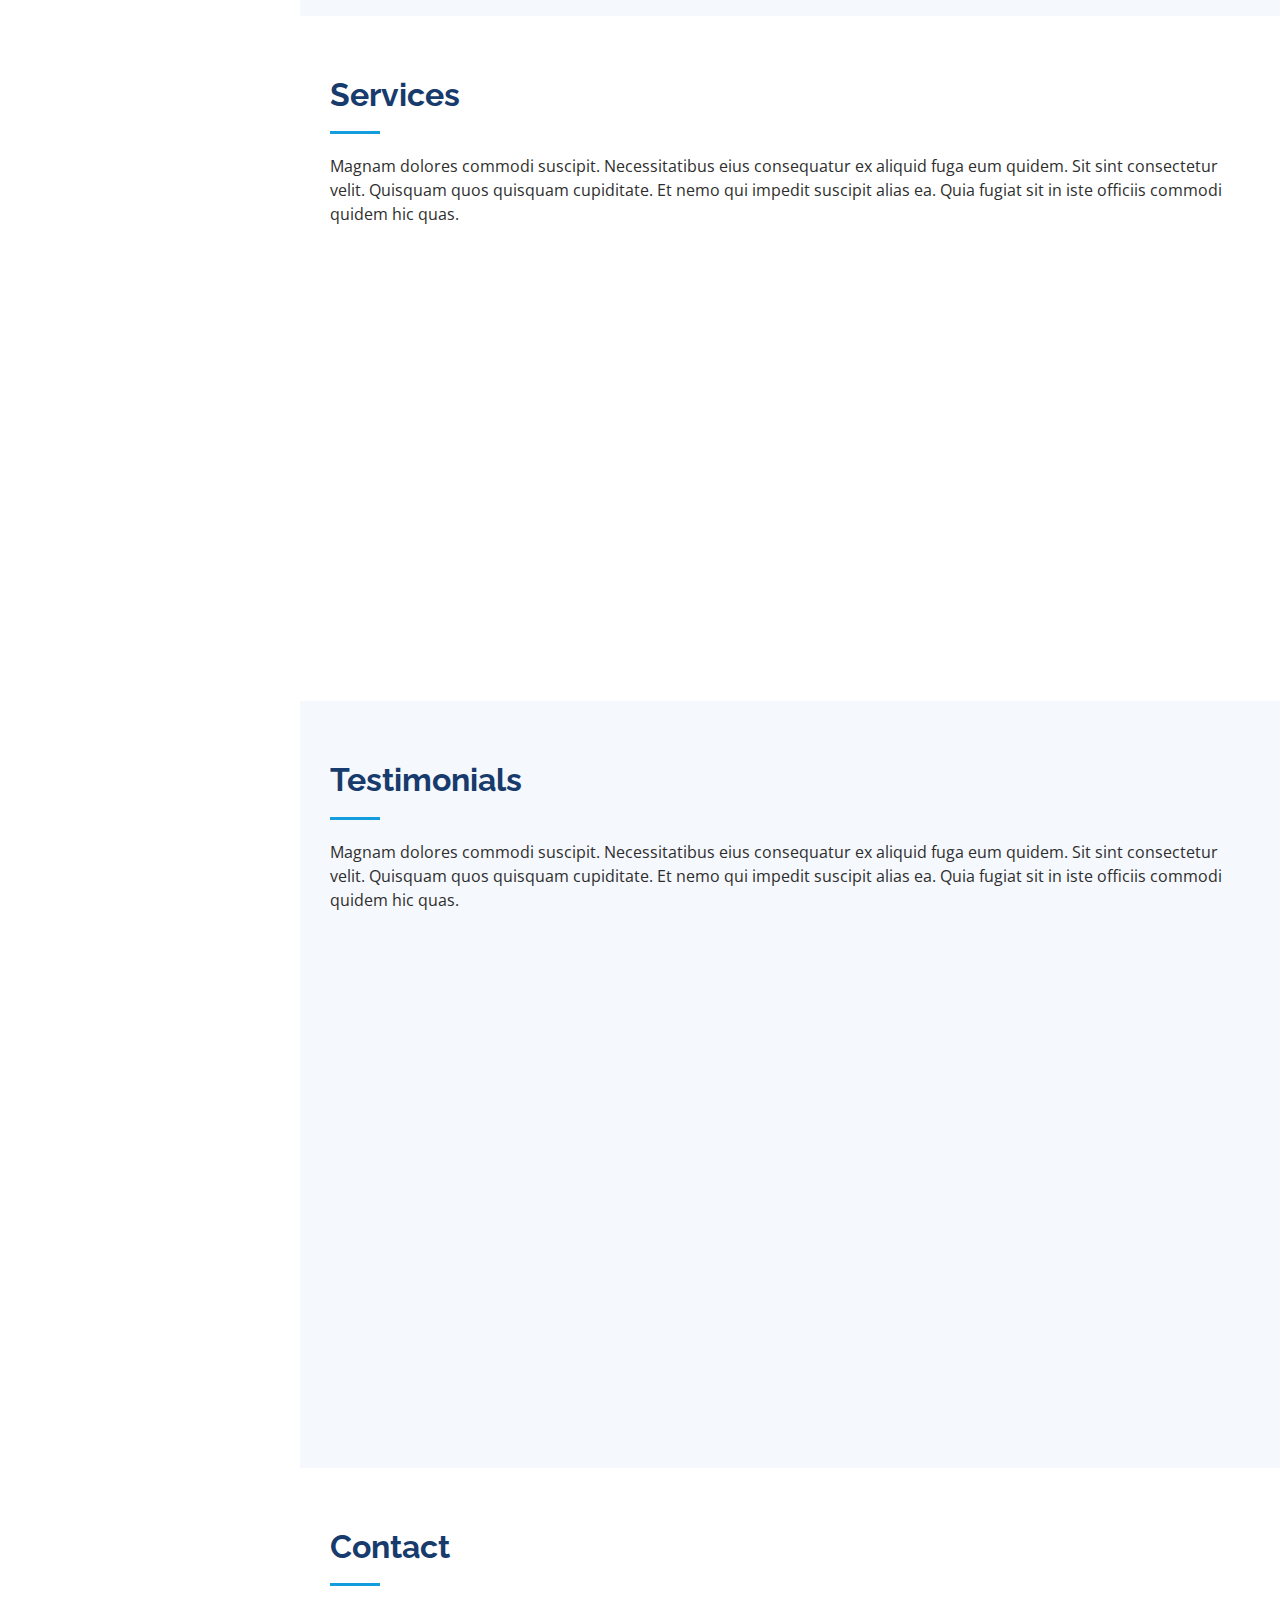
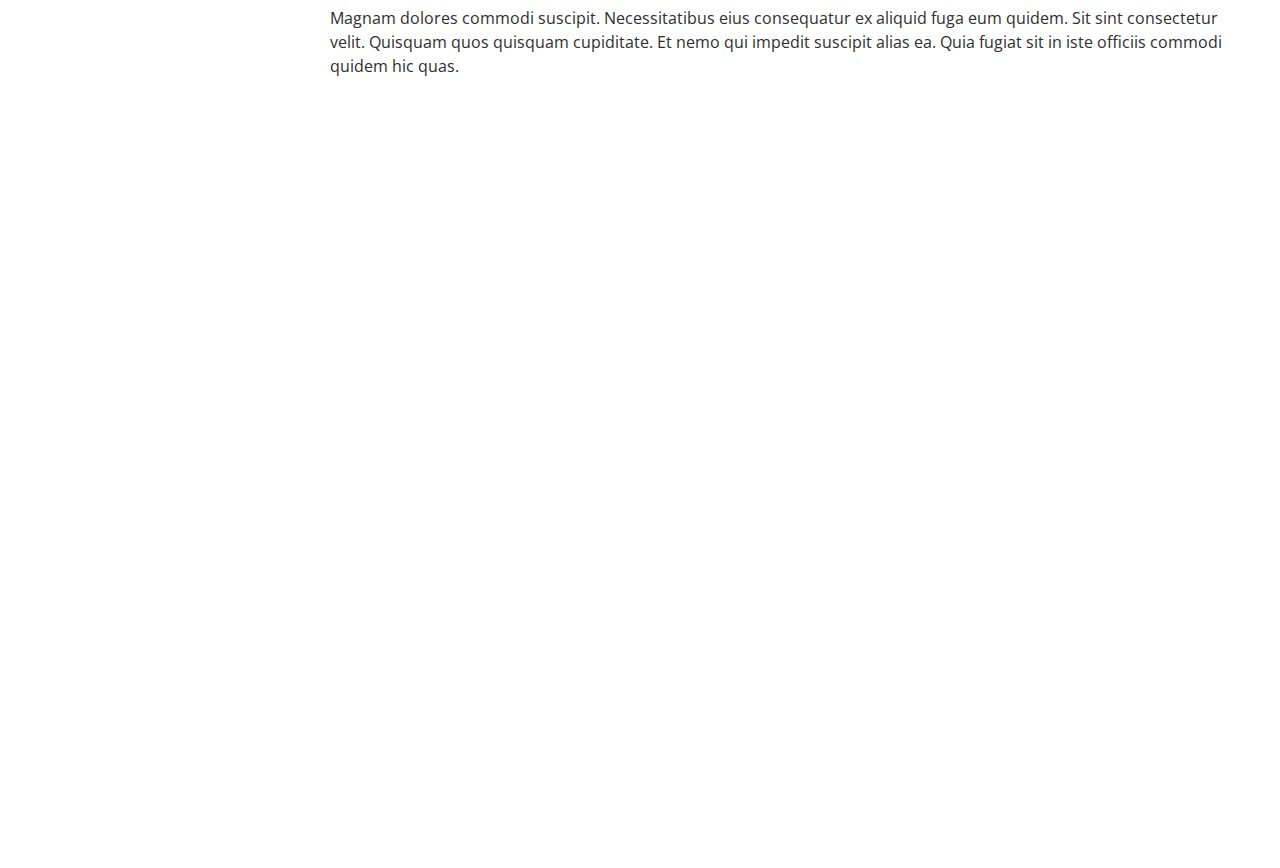
==== commit 0410c785: "update" ====
--- a/Portfolio_Bayu_Fangki/index.html
+++ b/Portfolio_Bayu_Fangki/index.html
@@ -47,7 +47,7 @@
 
       <div class="profile">
         <img src="assets/img/profile-img.jpg" alt="" class="img-fluid rounded-circle">
-        <h1 class="text-light"><a href="index.html">Alex Smith</a></h1>
+        <h1 class="text-light"><a href="index.html">Bayu Fangki Zulkarnain</a></h1>
         <div class="social-links mt-3 text-center">
           <a href="#" class="twitter"><i class="bx bxl-twitter"></i></a>
           <a href="#" class="facebook"><i class="bx bxl-facebook"></i></a>
@@ -59,12 +59,12 @@
 
       <nav id="navbar" class="nav-menu navbar">
         <ul>
-          <li><a href="#hero" class="nav-link scrollto active"><i class="bx bx-home"></i> <span>Home</span></a></li>
-          <li><a href="#about" class="nav-link scrollto"><i class="bx bx-user"></i> <span>About</span></a></li>
-          <li><a href="#resume" class="nav-link scrollto"><i class="bx bx-file-blank"></i> <span>Resume</span></a></li>
-          <li><a href="#portfolio" class="nav-link scrollto"><i class="bx bx-book-content"></i> <span>Portfolio</span></a></li>
-          <li><a href="#services" class="nav-link scrollto"><i class="bx bx-server"></i> <span>Services</span></a></li>
-          <li><a href="#contact" class="nav-link scrollto"><i class="bx bx-envelope"></i> <span>Contact</span></a></li>
+          <li><a href="#hero" class="nav-link scrollto active"><i class="bx bx-home"></i> <span>Beranda</span></a></li>
+          <li><a href="#about" class="nav-link scrollto"><i class="bx bx-user"></i> <span>Tentang</span></a></li>
+          <li><a href="#resume" class="nav-link scrollto"><i class="bx bx-file-blank"></i> <span>Daftar Riwayat</span></a></li>
+          <li><a href="#portfolio" class="nav-link scrollto"><i class="bx bx-book-content"></i> <span>Portofolio</span></a></li>
+          <li><a href="#services" class="nav-link scrollto"><i class="bx bx-server"></i> <span>Layanan</span></a></li>
+          <li><a href="#contact" class="nav-link scrollto"><i class="bx bx-envelope"></i> <span>Kontak</span></a></li>
         </ul>
       </nav><!-- .nav-menu -->
     </div>
@@ -73,7 +73,7 @@
   <!-- ======= Hero Section ======= -->
   <section id="hero" class="d-flex flex-column justify-content-center align-items-center">
     <div class="hero-container" data-aos="fade-in">
-      <h1>Alex Smith</h1>
+      <h1>Bayu Fangki Zulkarnain</h1>
       <p>I'm <span class="typed" data-typed-items="Designer, Developer, Freelancer, Photographer"></span></p>
     </div>
   </section><!-- End Hero -->
@@ -85,7 +85,7 @@
       <div class="container">
 
         <div class="section-title">
-          <h2>About</h2>
+          <h2>Tentang</h2>
           <p>Magnam dolores commodi suscipit. Necessitatibus eius consequatur ex aliquid fuga eum quidem. Sit sint consectetur velit. Quisquam quos quisquam cupiditate. Et nemo qui impedit suscipit alias ea. Quia fugiat sit in iste officiis commodi quidem hic quas.</p>
         </div>
 
@@ -102,16 +102,16 @@
             <div class="row">
               <div class="col-lg-6">
                 <ul>
-                  <li><i class="bi bi-chevron-right"></i> <strong>Birthday:</strong> <span>1 May 1995</span></li>
-                  <li><i class="bi bi-chevron-right"></i> <strong>Website:</strong> <span>www.example.com</span></li>
-                  <li><i class="bi bi-chevron-right"></i> <strong>Phone:</strong> <span>+123 456 7890</span></li>
-                  <li><i class="bi bi-chevron-right"></i> <strong>City:</strong> <span>New York, USA</span></li>
+                  <li><i class="bi bi-chevron-right"></i> <strong>Tanggal Lahir:</strong> <span>1 Juni 1995</span></li>
+                  <li><i class="bi bi-chevron-right"></i> <strong>Email:</strong> <span>bayu_23520004@stimata.ac.id</span></li>
+                  <li><i class="bi bi-chevron-right"></i> <strong>No. HP:</strong> <span>+65 857 3515 1882</span></li>
+                  <li><i class="bi bi-chevron-right"></i> <strong>Kota:</strong> <span>Sawojajar, Malang</span></li>
                 </ul>
               </div>
               <div class="col-lg-6">
                 <ul>
-                  <li><i class="bi bi-chevron-right"></i> <strong>Age:</strong> <span>30</span></li>
-                  <li><i class="bi bi-chevron-right"></i> <strong>Degree:</strong> <span>Master</span></li>
+                  <li><i class="bi bi-chevron-right"></i> <strong>Umur:</strong> <span>28</span></li>
+                  <li><i class="bi bi-chevron-right"></i> <strong>Gelar:</strong> <span>Junior</span></li>
                   <li><i class="bi bi-chevron-right"></i> <strong>PhEmailone:</strong> <span>email@example.com</span></li>
                   <li><i class="bi bi-chevron-right"></i> <strong>Freelance:</strong> <span>Available</span></li>
                 </ul>
@@ -180,7 +180,7 @@
       <div class="container">
 
         <div class="section-title">
-          <h2>Skills</h2>
+          <h2>Keahlian</h2>
           <p>Magnam dolores commodi suscipit. Necessitatibus eius consequatur ex aliquid fuga eum quidem. Sit sint consectetur velit. Quisquam quos quisquam cupiditate. Et nemo qui impedit suscipit alias ea. Quia fugiat sit in iste officiis commodi quidem hic quas.</p>
         </div>
 
--- a/Portfolio_Bayu_Fangki/assets/css/style.css
+++ b/Portfolio_Bayu_Fangki/assets/css/style.css
@@ -11,11 +11,11 @@
 --------------------------------------------------------------*/
 body {
   font-family: "Open Sans", sans-serif;
-  color: #272829;
+  color: rgb(46, 46, 46);
 }
 
 a {
-  color: #149ddd;
+  color: #5eecf0;
   text-decoration: none;
 }
 
@@ -24,7 +24,11 @@
   text-decoration: none;
 }
 
-h1,
+h1 {
+  font-family: "Raleway", sans-serif;
+  text-align: center;
+
+}
 h2,
 h3,
 h4,
@@ -79,7 +83,7 @@
   z-index: 9997;
   transition: all 0.5s;
   padding: 0 15px;
-  background: #040b14;
+  background: rgb(113, 225, 101);
   overflow-y: auto;
 }
 
@@ -176,7 +180,7 @@
 .nav-menu a:focus {
   display: flex;
   align-items: center;
-  color: #a8a9b4;
+  color: black;
   padding: 12px 15px;
   margin-bottom: 8px;
   transition: 0.3s;
@@ -195,7 +199,7 @@
 .nav-menu .active:focus,
 .nav-menu li:hover>a {
   text-decoration: none;
-  color: #fff;
+  color: rgb(106, 242, 228);
 }
 
 .nav-menu a:hover i,
